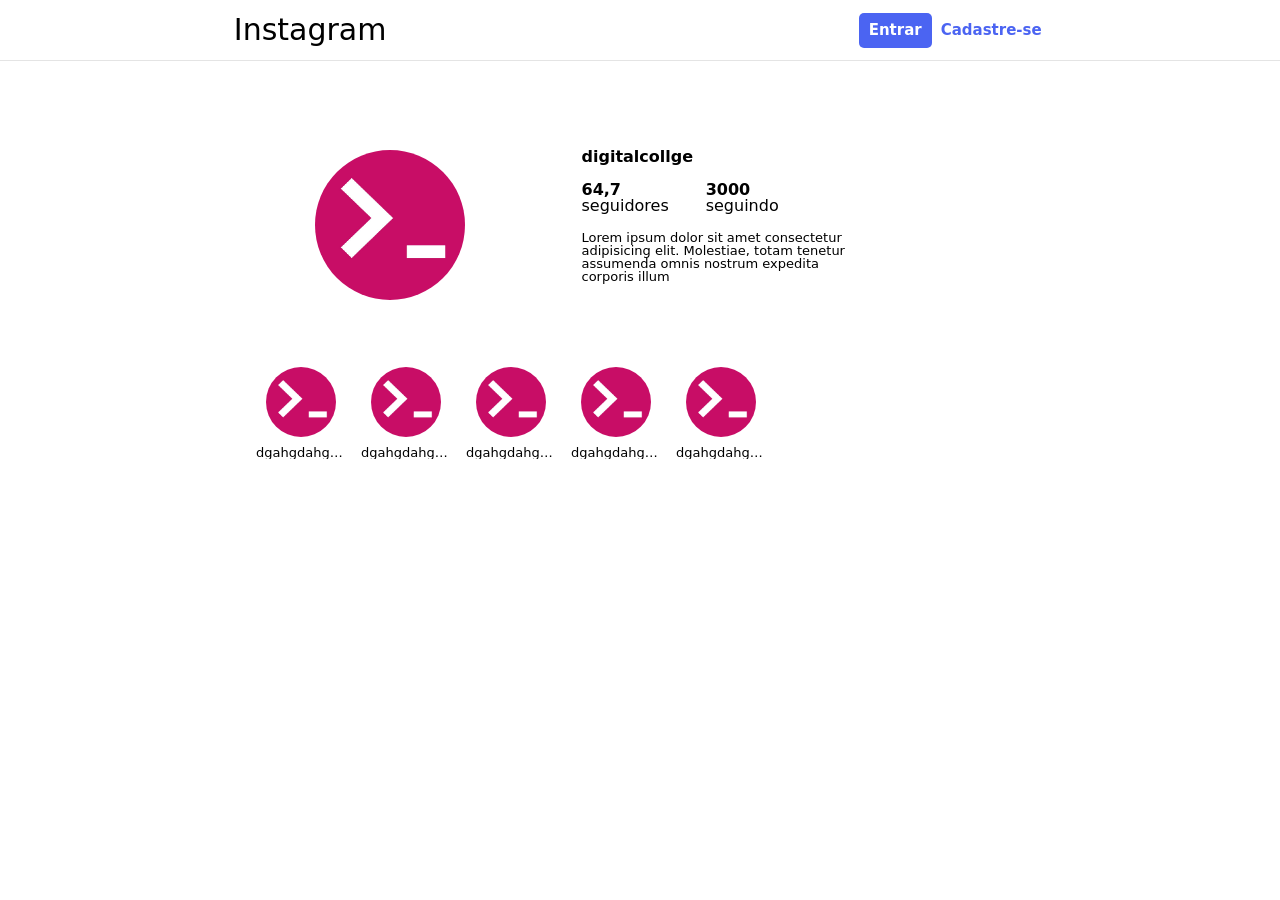
==== index.html @ 9f4ccabc "Primeiro Commit" ====
<!DOCTYPE html>
    <html lang="pt-br">
    <head>
        <meta charset="UTF-8">
        <meta name="viewport" content="width=device-width, initial-scale=1.0">
        <title>Instagram Copy</title>
        <link rel="stylesheet" href="styles/reset.css">
        <link rel="stylesheet" href="styles/style.css">
    </head>
    <body>
        <!-- Menu -->
        <header class="menu">
            <h1 class="menu_title">Instagram</h1>
            <div class="menu_btns">
                <a href="" id="menu_btns_enter">Entrar</a>
                <a href="">Cadastre-se</a>
            </div>
        </header>

        <!-- Perfil -->
        <main>
            <section class="perfil">
                <img src="assets/images.png" alt="" width="150">

                <div class="perfil_infos">
                    <p class="perfil_infos_name">digitalcollge</p>
                    <div class="perfil_infos_follows">
                        <p><span id="num_follows">64,7</span> seguidores</p>
                        <p><span id="num_follow">3000</span> seguindo</p>
                    </div>
                
                    <div class="perfil_desc">
                        <p>Lorem ipsum dolor sit amet consectetur adipisicing elit. Molestiae, totam tenetur assumenda omnis nostrum expedita corporis illum </p>
                    </div>
                </div>
            </section>
            <section class="perfil_fav">
                <div>
                    <img src="assets/images.png" alt="">
                    <p>dgahgdahgagdhag</p>
                </div>
                <div>
                    <img src="assets/images.png" alt="">
                    <p>dgahgdahgagdhag</p>
                </div>
                <div>
                    <img src="assets/images.png" alt="">
                    <p>dgahgdahgagdhag</p>
                </div>
                <div>
                    <img src="assets/images.png" alt="">
                    <p>dgahgdahgagdhag</p>
                </div>
                <div>
                    <img src="assets/images.png" alt="">
                    <p>dgahgdahgagdhag</p>
                </div>

            </section>
            <section class="feed">

            </section>
            <footer></footer>
        </main>
    </body>
    </html>
---- styles/style.css ----
@import url('https://fonts.googleapis.com/css2?family=Roboto:ital,wght@0,100..900;1,100..900&display=swap');

:root {
    font-family: system-ui, -apple-system, BlinkMacSystemFont, 'Segoe UI', Roboto, Oxygen, Ubuntu, Cantarell, 'Open Sans', 'Helvetica Neue', sans-serif;
}

body {
    /* background-color: red; */
    align-items: center;
}

/* Menu */

.menu {
    /* background-color: aqua; */
    display: flex;
    align-items: center;
    justify-content: space-around;
    margin: 0 auto;
    height: 60px;
    margin-bottom: 5%;
    border-bottom: 1px solid rgb(228, 228, 228);
}

.menu .menu_title {
    font-size: 30px;
}

.menu .menu_btns {
    /* background-color: blue; */
    width: 15%;
    display: flex;
    align-items: center;
    justify-content: space-around;
    font-size: 15px;
}

.menu .menu_btns a {
    text-decoration: none;
    font-weight: 600;
    color: #4B64F2;
}

#menu_btns_enter {
    padding: 10px;
    background-color: #4B64F2;
    color: white;
    border-radius: 5px;
}


main {
    /* background-color: green; */
    width: 60%;
    margin: 0 auto;
}

.perfil {
    display: flex;
    justify-content: space-around;
    align-items: center;
    height: 200px;
    margin: 0 auto;
    /* background-color: #4B64F2; */
}

.perfil .perfil_infos {     
    /* background-color: yellow; */
    width: 50%;
    height: 80%;
    display: flex;
    flex-direction: column;
    justify-content: space-around;
    gap: 10px;
}

.perfil img {
    border-radius: 100%;
}

.perfil_infos_name {
    font-weight: 600;
}

.perfil_infos_follows {
    display: flex;
    width: 60%;
    /* background-color: aquamarine; */
    justify-content: left;
    gap: 10px;
}

#num_follows {
    font-weight: bold;
}

#num_follow {
    font-weight: bold;
}

.perfil_desc {
    /* background-color: blueviolet; */
    overflow: hidden;
    text-overflow: ellipsis;
    white-space: unset;
    height: 70px;
    width: 75%;
    font-size: 13px;
}

.perfil_fav {
    margin-top: 5%;
    /* background-color: red; */
    display: flex;
    gap: 15px;
}

.perfil_fav div {
    /* background-color: #4B64F2; */
    height: 100px;
    max-width: 90px;
    display: flex;
    gap: 9px;
    flex-direction: column;
    justify-content: center;
    align-items: center;
}

.perfil_fav div p {
    width: 90px;
    overflow: hidden;
    text-overflow: ellipsis;
    white-space: unset;
    font-size: 13px;
}

.perfil_fav div img {
    border-radius: 100%;
    width: 70px;
}
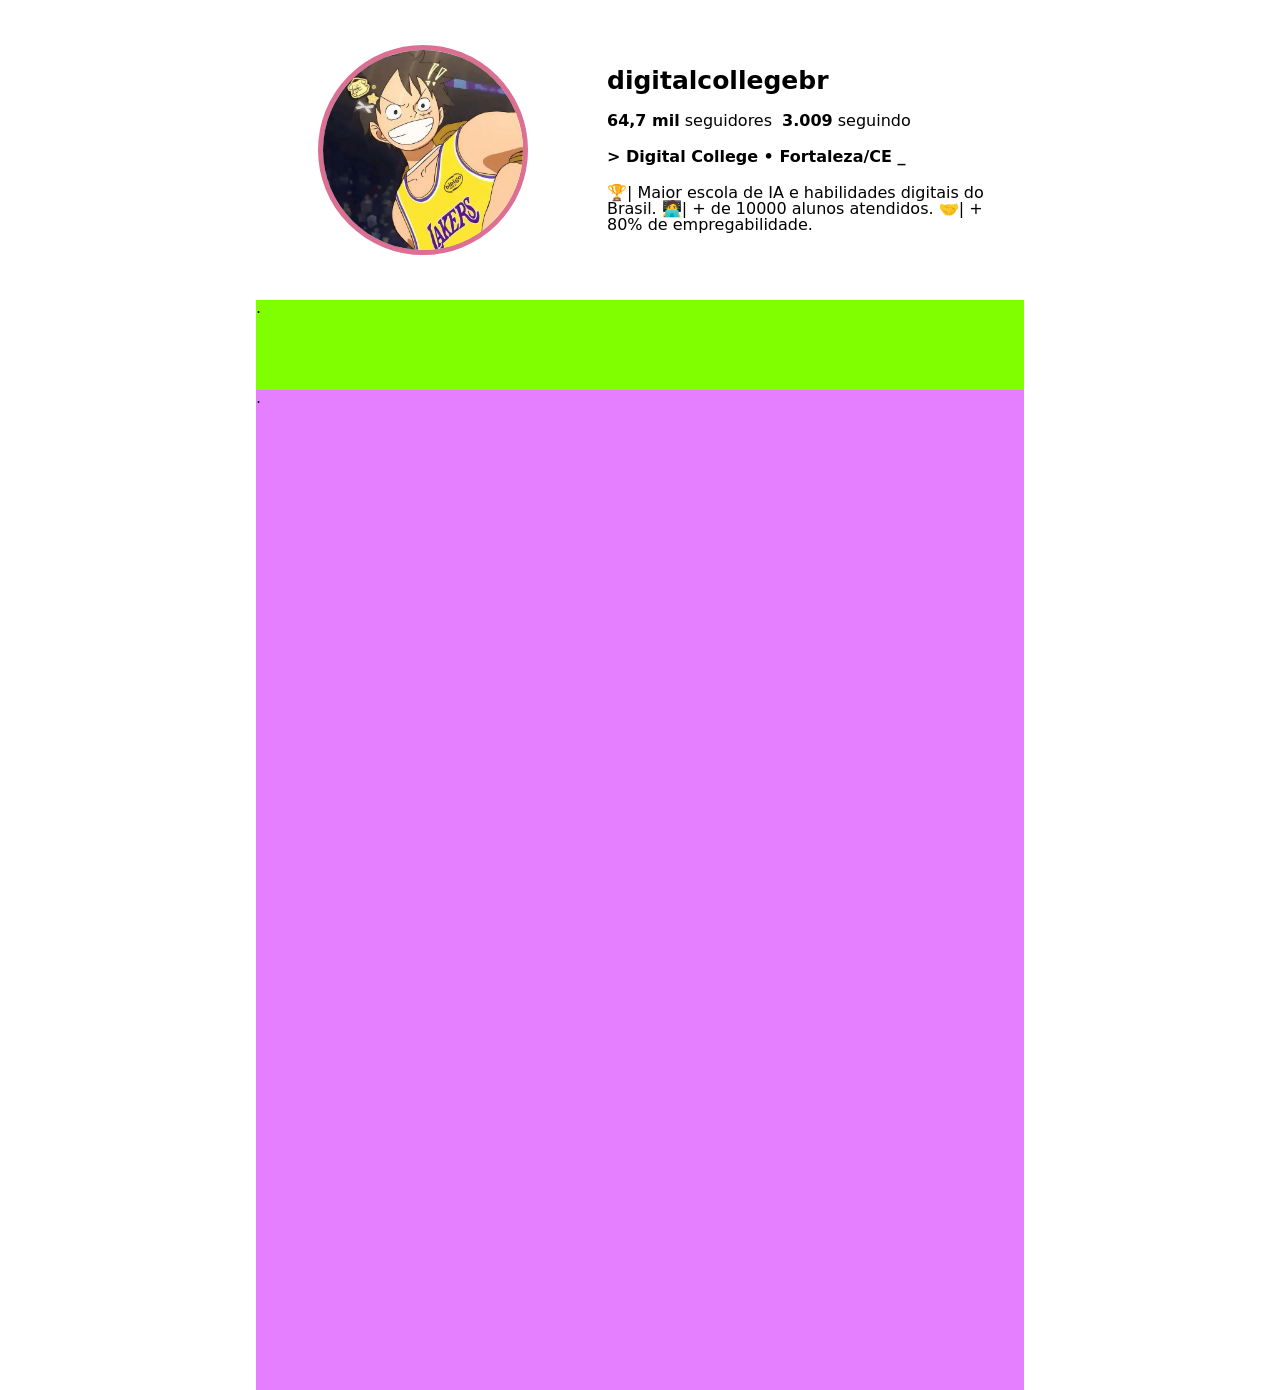
==== commit e87a4059: "Criando inicio da pag de copia do instagram" ====
--- a/index.html
+++ b/index.html
@@ -1,66 +1,35 @@
-    <!DOCTYPE html>
-    <html lang="pt-br">
-    <head>
-        <meta charset="UTF-8">
-        <meta name="viewport" content="width=device-width, initial-scale=1.0">
-        <title>Instagram Copy</title>
-        <link rel="stylesheet" href="styles/reset.css">
-        <link rel="stylesheet" href="styles/style.css">
-    </head>
-    <body>
-        <!-- Menu -->
-        <header class="menu">
-            <h1 class="menu_title">Instagram</h1>
-            <div class="menu_btns">
-                <a href="" id="menu_btns_enter">Entrar</a>
-                <a href="">Cadastre-se</a>
+<!DOCTYPE html>
+<html lang="en">
+
+<head>
+    <meta charset="UTF-8">
+    <meta name="viewport" content="width=device-width, initial-scale=1.0">
+    <link rel="stylesheet" href="styles/reset.css">
+    <link rel="stylesheet" href="styles/style.css">
+    <title>Document</title>
+</head>
+
+<body>
+    <div id="conteudo">
+        <div id="cabecalho">
+            <div id="foto-de-perfil">
+                <img src="assets/perfil.webp" alt="">
             </div>
-        </header>
+            <div id="texto-de-perfil">
+                <h2>digitalcollegebr</h2>
+                <div>
+                    <p><span>64,7 mil</span> seguidores</p>
+                    <p><span>3.009</span> seguindo</p>
+                </div>
+                <p id="localizacao">> Digital College • Fortaleza/CE _</p>
+                <p id="descricao">🏆| Maior escola de IA e habilidades digitais do Brasil.
+                    🧑‍💻| + de 10000 alunos atendidos.
+                    🤝| + 80% de empregabilidade.</p>
+            </div>
+        </div>
+        <div id="destaques">.</div>
+        <div id="feed">.</div>
+    </div>
+</body>
 
-        <!-- Perfil -->
-        <main>
-            <section class="perfil">
-                <img src="assets/images.png" alt="" width="150">
-
-                <div class="perfil_infos">
-                    <p class="perfil_infos_name">digitalcollge</p>
-                    <div class="perfil_infos_follows">
-                        <p><span id="num_follows">64,7</span> seguidores</p>
-                        <p><span id="num_follow">3000</span> seguindo</p>
-                    </div>
-                
-                    <div class="perfil_desc">
-                        <p>Lorem ipsum dolor sit amet consectetur adipisicing elit. Molestiae, totam tenetur assumenda omnis nostrum expedita corporis illum </p>
-                    </div>
-                </div>
-            </section>
-            <section class="perfil_fav">
-                <div>
-                    <img src="assets/images.png" alt="">
-                    <p>dgahgdahgagdhag</p>
-                </div>
-                <div>
-                    <img src="assets/images.png" alt="">
-                    <p>dgahgdahgagdhag</p>
-                </div>
-                <div>
-                    <img src="assets/images.png" alt="">
-                    <p>dgahgdahgagdhag</p>
-                </div>
-                <div>
-                    <img src="assets/images.png" alt="">
-                    <p>dgahgdahgagdhag</p>
-                </div>
-                <div>
-                    <img src="assets/images.png" alt="">
-                    <p>dgahgdahgagdhag</p>
-                </div>
-
-            </section>
-            <section class="feed">
-
-            </section>
-            <footer></footer>
-        </main>
-    </body>
-    </html>+</html>
--- a/styles/style.css
+++ b/styles/style.css
@@ -1,140 +1,73 @@
-@import url('https://fonts.googleapis.com/css2?family=Roboto:ital,wght@0,100..900;1,100..900&display=swap');
-
-:root {
+#conteudo {
+    width: 60%;
+    height: 1000px;
+    /* background-color: red; */
+    margin: 0 auto;
     font-family: system-ui, -apple-system, BlinkMacSystemFont, 'Segoe UI', Roboto, Oxygen, Ubuntu, Cantarell, 'Open Sans', 'Helvetica Neue', sans-serif;
 }
 
-body {
-    /* background-color: red; */
-    align-items: center;
+#cabecalho {
+    width: 100%;
+    height: 300px;
+    /* background-color: aqua; */
+
+    display: flex;
+    justify-content: space-around;
 }
 
-/* Menu */
+#destaques {
+    background-color: chartreuse;
+    width: 100%;
+    height: 90px;
+}
 
-.menu {
-    /* background-color: aqua; */
+#feed {
+    width: 100%;
+    background-color: rgb(229, 127, 255);
+    height: 100%;
+}
+
+#foto-de-perfil {
+    /* background-color: green; */
+    width: 300px;
+    height: 300px;
+
     display: flex;
     align-items: center;
-    justify-content: space-around;
-    margin: 0 auto;
-    height: 60px;
-    margin-bottom: 5%;
-    border-bottom: 1px solid rgb(228, 228, 228);
+    justify-content: center;
 }
 
-.menu .menu_title {
-    font-size: 30px;
+#foto-de-perfil img {
+    width: 200px;
+    border-radius: 100%;
+    border: 5px solid palevioletred;
 }
 
-.menu .menu_btns {
-    /* background-color: blue; */
-    width: 15%;
+#texto-de-perfil {
+    /* background-color: pink; */
+    width: 400px;
+    height: 300px;
     display: flex;
-    align-items: center;
-    justify-content: space-around;
-    font-size: 15px;
+    flex-direction: column;
+    justify-content: center;
+    gap: 20px;
 }
 
-.menu .menu_btns a {
-    text-decoration: none;
-    font-weight: 600;
-    color: #4B64F2;
+#texto-de-perfil h2 {
+    font-weight: bold;
+    font-size: 25px;
 }
 
-#menu_btns_enter {
-    padding: 10px;
-    background-color: #4B64F2;
-    color: white;
-    border-radius: 5px;
-}
-
-
-main {
-    /* background-color: green; */
-    width: 60%;
-    margin: 0 auto;
-}
-
-.perfil {
+#texto-de-perfil div {
+    width: 90%;
     display: flex;
-    justify-content: space-around;
-    align-items: center;
-    height: 200px;
-    margin: 0 auto;
-    /* background-color: #4B64F2; */
-}
-
-.perfil .perfil_infos {     
-    /* background-color: yellow; */
-    width: 50%;
-    height: 80%;
-    display: flex;
-    flex-direction: column;
-    justify-content: space-around;
     gap: 10px;
 }
 
-.perfil img {
-    border-radius: 100%;
-}
-
-.perfil_infos_name {
-    font-weight: 600;
-}
-
-.perfil_infos_follows {
-    display: flex;
-    width: 60%;
-    /* background-color: aquamarine; */
-    justify-content: left;
-    gap: 10px;
-}
-
-#num_follows {
+#texto-de-perfil div p span {
     font-weight: bold;
 }
 
-#num_follow {
+#localizacao {
     font-weight: bold;
-}
-
-.perfil_desc {
-    /* background-color: blueviolet; */
-    overflow: hidden;
-    text-overflow: ellipsis;
-    white-space: unset;
-    height: 70px;
-    width: 75%;
-    font-size: 13px;
-}
-
-.perfil_fav {
-    margin-top: 5%;
-    /* background-color: red; */
-    display: flex;
-    gap: 15px;
-}
-
-.perfil_fav div {
-    /* background-color: #4B64F2; */
-    height: 100px;
-    max-width: 90px;
-    display: flex;
-    gap: 9px;
-    flex-direction: column;
-    justify-content: center;
-    align-items: center;
-}
-
-.perfil_fav div p {
-    width: 90px;
-    overflow: hidden;
-    text-overflow: ellipsis;
-    white-space: unset;
-    font-size: 13px;
-}
-
-.perfil_fav div img {
-    border-radius: 100%;
-    width: 70px;
 }
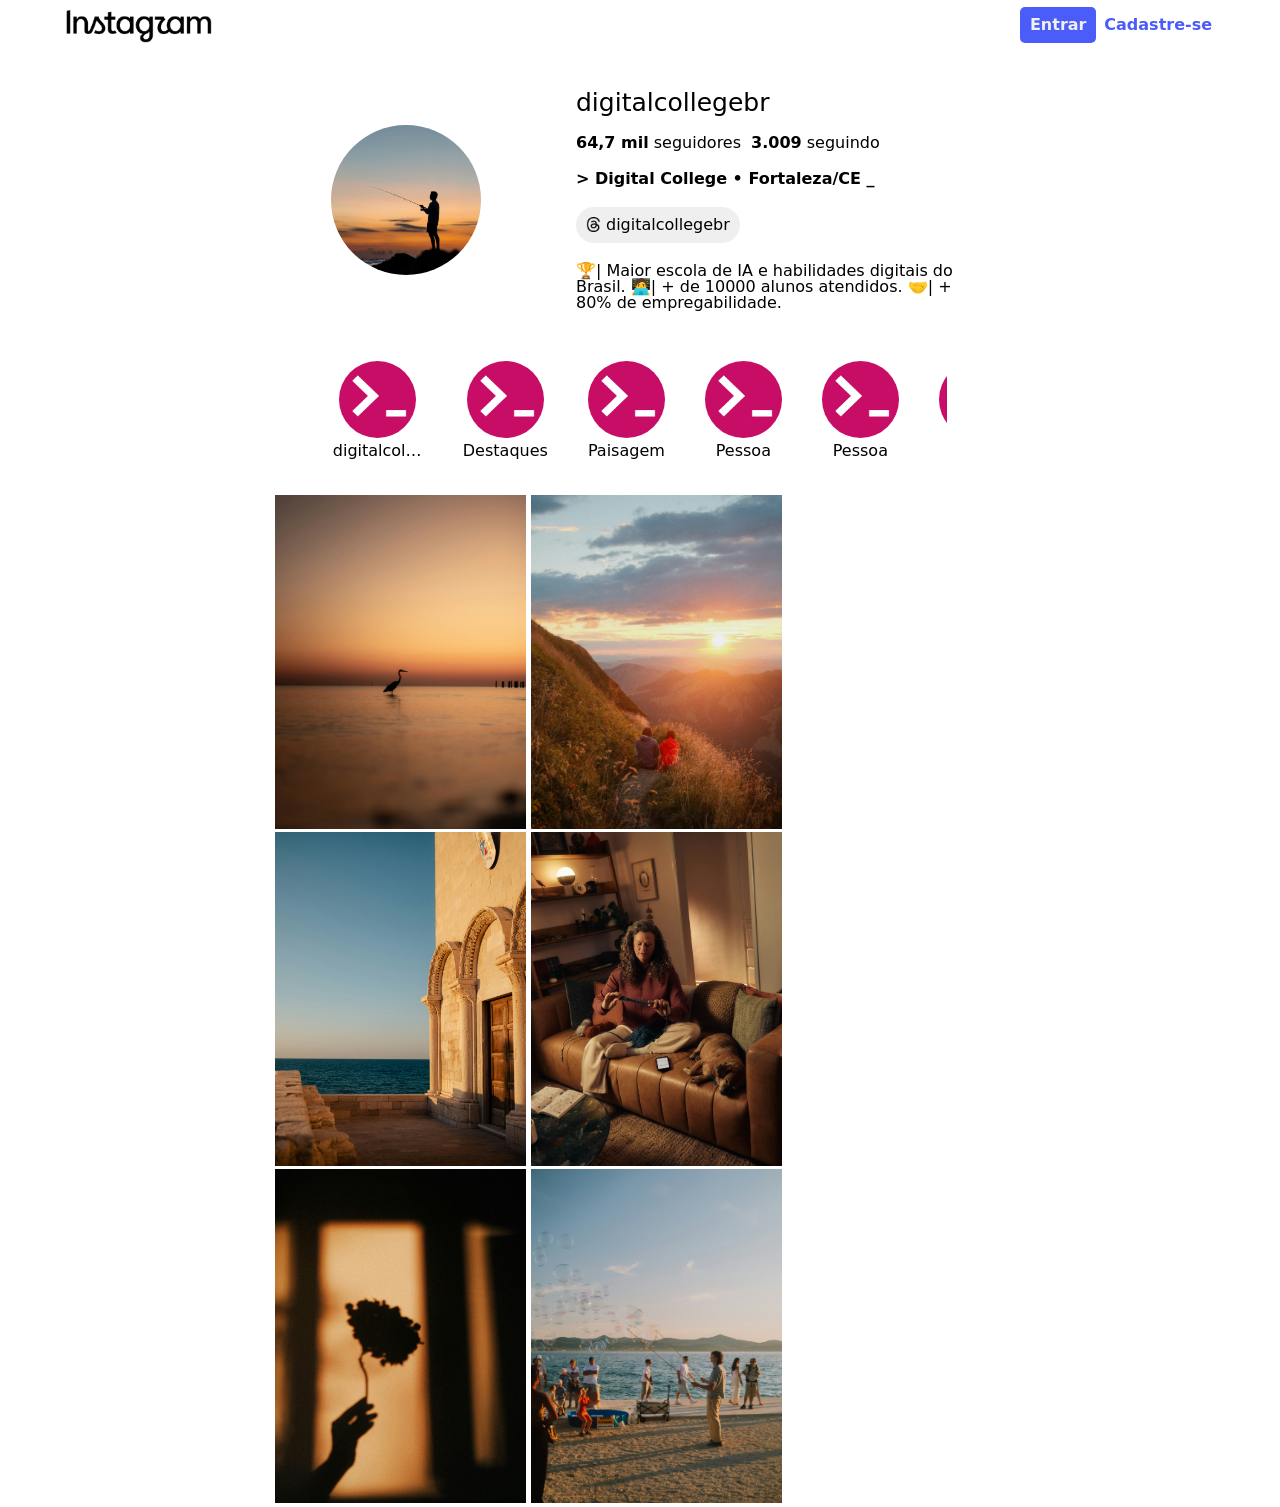
==== commit 27eeae42: "Finalizando desafio do instagram copia" ====
--- a/index.html
+++ b/index.html
@@ -5,30 +5,86 @@
     <meta charset="UTF-8">
     <meta name="viewport" content="width=device-width, initial-scale=1.0">
     <link rel="stylesheet" href="styles/reset.css">
+    <link rel="stylesheet" href="styles/scrolltemplate.css">
     <link rel="stylesheet" href="styles/style.css">
     <title>Document</title>
 </head>
 
 <body>
+    <nav id="nav">
+        <img src="assets/novo-logo-instagram-removebg-preview.png" alt="">
+        <div>
+            <a href="" id="entrar">Entrar</a>
+            <a href="" id="cadastro">Cadastre-se</a>
+        </div>
+    </nav>
     <div id="conteudo">
         <div id="cabecalho">
             <div id="foto-de-perfil">
-                <img src="assets/perfil.webp" alt="">
+                <div id="img-perfil"></div>
             </div>
             <div id="texto-de-perfil">
                 <h2>digitalcollegebr</h2>
-                <div>
+                <div id="segs">
                     <p><span>64,7 mil</span> seguidores</p>
                     <p><span>3.009</span> seguindo</p>
                 </div>
                 <p id="localizacao">> Digital College • Fortaleza/CE _</p>
-                <p id="descricao">🏆| Maior escola de IA e habilidades digitais do Brasil.
+                <div id="pill">
+                    <img src="assets/Threads_(app)_logo.svg.webp" alt="" width="15px" height="15px">
+                    <p> digitalcollegebr</p>
+                </div>
+                <p id="descricao">
+                    🏆| Maior escola de IA e habilidades digitais do Brasil.
                     🧑‍💻| + de 10000 alunos atendidos.
-                    🤝| + 80% de empregabilidade.</p>
+                    🤝| + 80% de empregabilidade.
+                </p>
             </div>
         </div>
-        <div id="destaques">.</div>
-        <div id="feed">.</div>
+        <div id="destaques-container">
+            <div class="destaques">
+                <img src="assets/images.png" alt="">
+                <p>digitalcollegebr</p>
+            </div>
+            <div class="destaques">
+                <img src="assets/images.png " alt="">
+                <p>Destaques</p>
+            </div>
+            <div class="destaques">
+                <img src="assets/images.png" alt="">
+                <p>Paisagem</p>
+            </div>
+            <div class="destaques">
+                <img src="assets/images.png" alt="">
+                <p>Pessoa</p>
+            </div>
+            <div class="destaques">
+                <img src="assets/images.png" alt="">
+                <p>Pessoa</p>
+            </div>
+            <div class="destaques">
+                <img src="assets/images.png" alt="">
+                <p>Pessoa</p>
+            </div>
+            <div class="destaques">
+                <img src="assets/images.png" alt="">
+                <p>Pessoa</p>
+            </div>
+            <div class="destaques">
+                <img src="assets/images.png" alt="">
+                <p>Pessoa</p>
+            </div>
+        </div>
+        <div id="feed">
+            <div>
+                <img src="assets/adrian-botica-NM3LBgrXWjI-unsplash.jpg" alt="">
+                <img src="assets/feed/karsten-winegeart-56HPQMdlfaQ-unsplash.jpg" alt="">
+                <img src="assets/feed/marco-de-gregorio-2wQq9YFpDFI-unsplash.jpg" alt="">
+                <img src="assets/feed/microsoft-copilot-hkKRe01teO4-unsplash.jpg" alt="">
+                <img src="assets/feed/nataliya-melnychuk-Mv4JQstbRgc-unsplash.jpg" alt="">
+                <img src="assets/feed/vincent-yap-fg80JFX-f74-unsplash.jpg" alt="">
+            </div>
+        </div>
     </div>
 </body>
 
--- a/styles/scrolltemplate.css
+++ b/styles/scrolltemplate.css
@@ -0,0 +1,32 @@
+/* Navegadores modernos (Firefox, Chrome 121+, Safari 18.2+) */
+* {
+    scrollbar-width: thin;
+    /* 'thin' deixa a barra fina */
+    scrollbar-color: palevioletred transparent;
+    /* Polegar azul e trilho transparente */
+}
+
+/* WebKit (Chrome, Edge, Safari antigos) */
+*::-webkit-scrollbar {
+    width: 6px;
+    /* Largura ideal para ficar fina sem sumir */
+    height: 6px;
+    /* Altura para scroll horizontal */
+}
+
+*::-webkit-scrollbar-track {
+    background: transparent;
+    /* Fundo totalmente transparente */
+}
+
+*::-webkit-scrollbar-thumb {
+    background-color: palevioletred;
+    /* Cor do polegar (azul) */
+    border-radius: 4px;
+    /* Arredondamento proporcional */
+}
+
+*::-webkit-scrollbar-thumb:hover {
+    background-color: palevioletred;
+    /* Azul mais escuro ao passar o mouse */
+}
--- a/styles/style.css
+++ b/styles/style.css
@@ -12,18 +12,15 @@
     /* background-color: aqua; */
 
     display: flex;
-    justify-content: space-around;
-}
-
-#destaques {
-    background-color: chartreuse;
-    width: 100%;
-    height: 90px;
+    justify-content: start;
+    align-items: center;
+    gap: 20px;
 }
 
 #feed {
+    margin-top: 25px;
     width: 100%;
-    background-color: rgb(229, 127, 255);
+    /* background-color: rgb(229, 127, 255); */
     height: 100%;
 }
 
@@ -37,16 +34,28 @@
     justify-content: center;
 }
 
-#foto-de-perfil img {
-    width: 200px;
+#foto-de-perfil div {
+    /* background-color: red; */
+    width: 150px;
+    height: 150px;
     border-radius: 100%;
-    border: 5px solid palevioletred;
+    background-image: url(/assets/shaamil-ali-hktAfrbBWU0-unsplash.jpg);
+    background-size: cover;
+    background-position: center;
+    background-repeat: no-repeat
 }
+
+/* #foto-de-perfil img {
+    object-fit: cover;
+    width: 150px;
+    border-radius: 100%;
+    border: 4px solid rgb(231, 231, 231);
+} */
 
 #texto-de-perfil {
     /* background-color: pink; */
     width: 400px;
-    height: 300px;
+    height: 250px;
     display: flex;
     flex-direction: column;
     justify-content: center;
@@ -54,11 +63,11 @@
 }
 
 #texto-de-perfil h2 {
-    font-weight: bold;
+    /* font-weight: bold; */
     font-size: 25px;
 }
 
-#texto-de-perfil div {
+#texto-de-perfil #segs {
     width: 90%;
     display: flex;
     gap: 10px;
@@ -70,4 +79,107 @@
 
 #localizacao {
     font-weight: bold;
+}
+
+#destaques-container {
+    /* background-color: chartreuse; */
+    width: 80%;
+    max-width: 80%;
+    overflow-x: auto;
+
+    height: 120px;
+    display: flex;
+    align-items: center;
+    margin: 0 auto;
+    gap: 40px;
+}
+
+.destaques {
+    /* background-color: aqua; */
+    height: 100%;
+    display: flex;
+    flex-direction: column;
+    align-items: center;
+    justify-content: center;
+    gap: 5px;
+}
+
+.destaques p {
+    /* background-color: aqua; */
+    max-width: 90px;
+    text-align: center;
+    text-overflow: ellipsis;
+    white-space: nowrap;
+    overflow: hidden;
+}
+
+.destaques img {
+    width: 77px;
+    border-radius: 100%;
+}
+
+
+#feed div {
+    /* background-color: brown; */
+    width: 95%;
+    margin: 0 auto;
+}
+
+#feed img {
+    object-fit: cover;
+    width: 251px;
+    height: 334px;
+}
+
+#pill {
+    background-color: #EFEFEF;
+    display: flex;
+    height: 30px;
+    width: fit-content;
+    padding: 3px 10px;
+    gap: 5px;
+    border-radius: 30px;
+    align-items: center;
+}
+
+#nav {
+    /* background-color: red; */
+    width: 90%;
+    margin: 0 auto;
+    display: flex;
+    align-items: center;
+    justify-content: space-between;
+    font-family: system-ui, -apple-system, BlinkMacSystemFont, 'Segoe UI', Roboto, Oxygen, Ubuntu, Cantarell, 'Open Sans', 'Helvetica Neue', sans-serif;
+}
+
+#nav img {
+    width: 150px;
+    height: fit-content;
+}
+
+#nav div {
+    /* background-color: aqua;; */
+    width: 200px;
+    height: 50px;
+
+    display: flex;
+    align-items: center;
+    justify-content: space-around;
+}
+
+#nav div a {
+    text-decoration: none;
+    font-weight: 600;
+}
+
+#nav div #entrar {
+    background-color: #4a5df9;
+    padding: 10px;
+    border-radius: 5px;
+    color: #EFEFEF;
+    font-weight: 600;
+}
+
+#nav div #cadastro {
+    color: #4a5df9;
 }
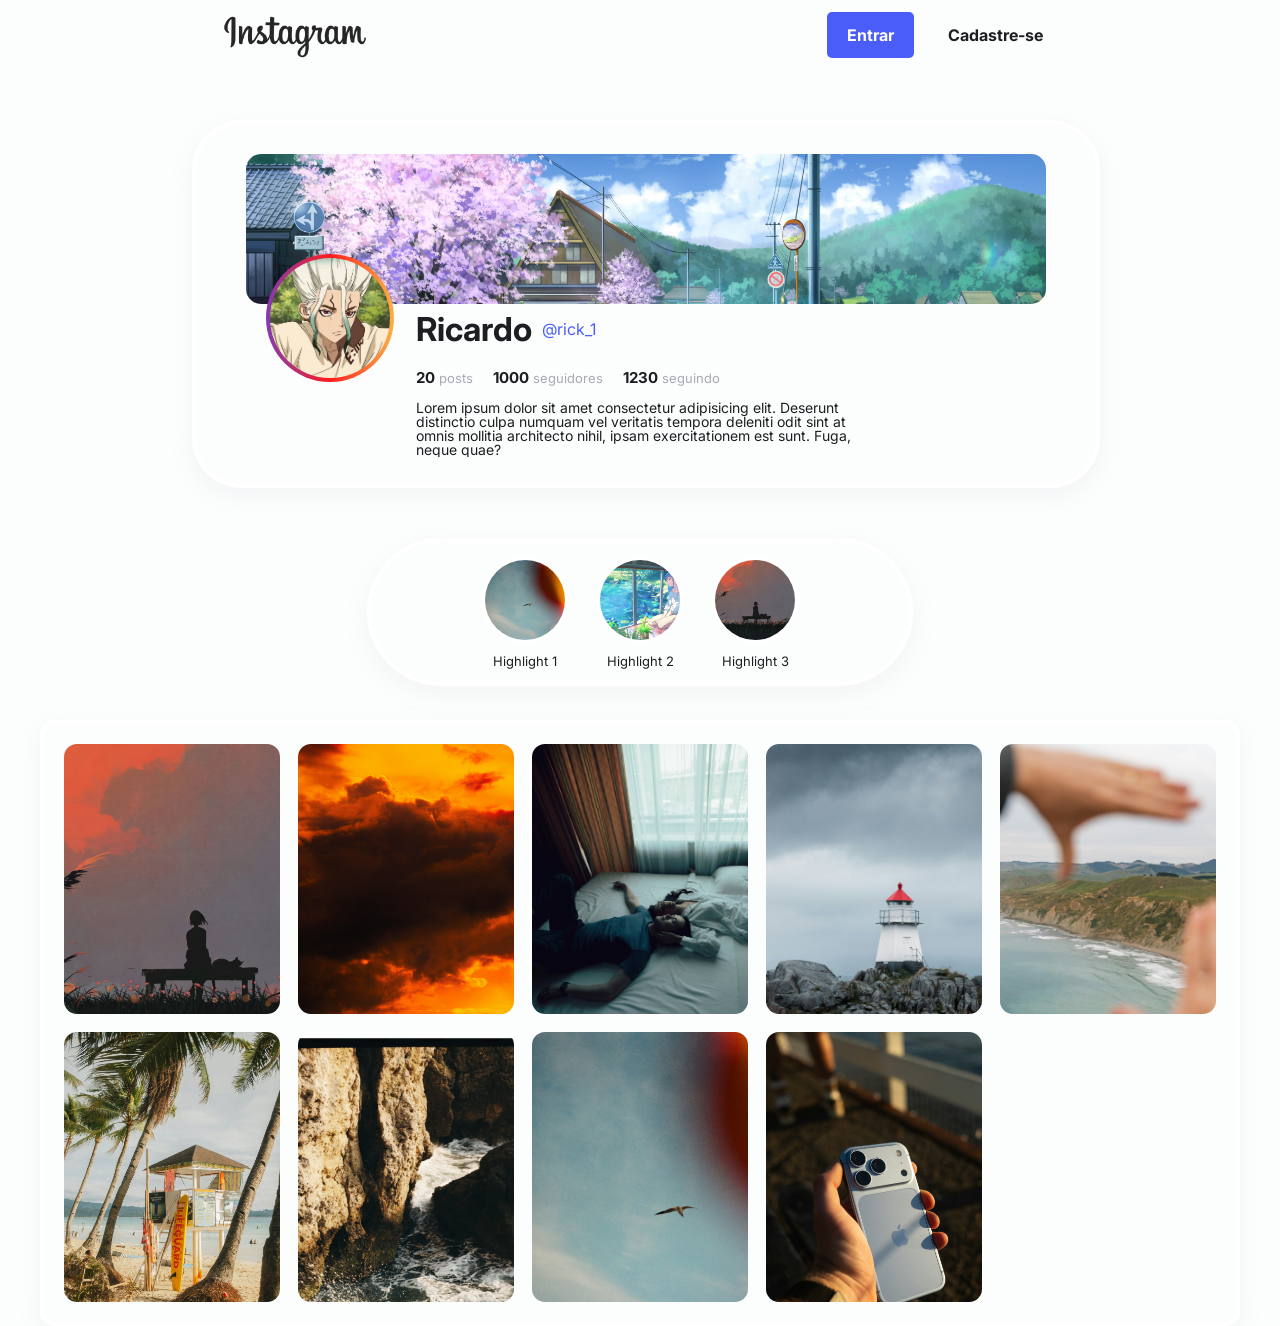
==== commit d5e53900: "Reimaginando instagram" ====
--- a/index.html
+++ b/index.html
@@ -4,88 +4,123 @@
 <head>
     <meta charset="UTF-8">
     <meta name="viewport" content="width=device-width, initial-scale=1.0">
+    <link rel="stylesheet"
+        href="https://cdn-uicons.flaticon.com/3.0.0/uicons-regular-rounded/css/uicons-regular-rounded.css">
     <link rel="stylesheet" href="styles/reset.css">
-    <link rel="stylesheet" href="styles/scrolltemplate.css">
     <link rel="stylesheet" href="styles/style.css">
     <title>Document</title>
 </head>
 
 <body>
-    <nav id="nav">
-        <img src="assets/novo-logo-instagram-removebg-preview.png" alt="">
+    <nav id="navigation">
+        <img src="assets/Instagram_logo.svg.webp" alt="">
+
         <div>
-            <a href="" id="entrar">Entrar</a>
-            <a href="" id="cadastro">Cadastre-se</a>
+            <a id="login" href="">Entrar</a>
+            <a href="">Cadastre-se</a>
         </div>
     </nav>
-    <div id="conteudo">
-        <div id="cabecalho">
-            <div id="foto-de-perfil">
-                <div id="img-perfil"></div>
+
+    <main>
+        <div id="container">
+            <section id="profile">
+                <div id="profile-imgs">
+                    <div id="profile-icon">
+                        <img src="assets/images.jpg" alt="">
+                    </div>
+
+                    <div id="profile-banner">
+                        <img src="assets/banner.jpg" alt="">
+                    </div>
+                </div>
+
+                <div id="profile-content">
+                    <div id="profile-details">
+                        <div id="profile-details--names">
+                            <h1>Ricardo</h1>
+                            <p>@rick_1</p>
+                        </div>
+
+                        <div id="profile-details--follows">
+                            <p><span>20</span> posts</p>
+                            <p><span>1000</span> seguidores</p>
+                            <p><span>1230</span> seguindo</p>
+                        </div>
+
+                        <div id="profile-details--desc">
+                            <p>
+                                Lorem ipsum dolor sit amet consectetur adipisicing elit. Deserunt distinctio culpa
+                                numquam vel veritatis tempora deleniti odit sint at omnis mollitia architecto nihil,
+                                ipsam exercitationem est sunt. Fuga, neque quae?
+                            </p>
+                        </div>
+                    </div>
+
+                    <div id="profile-details--buttons">
+                        <a><i class="fi fi-rr-following"></i></a>
+                        <a href=""><i class="fi fi-rr-messages"></i></a>
+                        <a><i class="fi fi-rr-paper-plane"></i></a>
+                        <a><i class="fi fi-rr-menu-dots"></i></a>
+                    </div>
+                </div>
+            </section>
+
+            <section id="highlights">
+                <article class="highlight">
+                    <div>
+                        <img src="assets/posts/alena-tretiakova-ET3Fr97nXBo-unsplash.jpg" alt="">
+                    </div>
+                    <p>Highlight 1</p>
+                </article>
+
+                <article class="highlight">
+                    <div>
+                        <img src="assets/anime-girl-blue-hair-nature-pond-butterfly-4k-wallpaper-uhdpaper.com-729@2@b.jpg"
+                            alt="">
+                    </div>
+                    <p>Highlight 2</p>
+                </article>
+
+                <article class="highlight">
+                    <div>
+                        <img src="assets/posts/anime-girl-with-cat-silhoutte-4k-wallpaper-uhdpaper.com-757@5@r.jpg"
+                            alt="">
+                    </div>
+                    <p>Highlight 3</p>
+                </article>
+            </section>
+        </div>
+
+        <section id="posts">
+            <div class="post">
+                <img src="assets/posts/anime-girl-with-cat-silhoutte-4k-wallpaper-uhdpaper.com-757@5@r.jpg" alt="">
             </div>
-            <div id="texto-de-perfil">
-                <h2>digitalcollegebr</h2>
-                <div id="segs">
-                    <p><span>64,7 mil</span> seguidores</p>
-                    <p><span>3.009</span> seguindo</p>
-                </div>
-                <p id="localizacao">> Digital College • Fortaleza/CE _</p>
-                <div id="pill">
-                    <img src="assets/Threads_(app)_logo.svg.webp" alt="" width="15px" height="15px">
-                    <p> digitalcollegebr</p>
-                </div>
-                <p id="descricao">
-                    🏆| Maior escola de IA e habilidades digitais do Brasil.
-                    🧑‍💻| + de 10000 alunos atendidos.
-                    🤝| + 80% de empregabilidade.
-                </p>
+            <div class="post">
+                <img src="assets/posts/bruno-bd-v1uN0dlA9HA-unsplash.jpg" alt="">
             </div>
-        </div>
-        <div id="destaques-container">
-            <div class="destaques">
-                <img src="assets/images.png" alt="">
-                <p>digitalcollegebr</p>
+            <div class="post">
+                <img src="assets/posts/erke-rysdauletov-hQaPeK_8ns4-unsplash.jpg" alt="">
             </div>
-            <div class="destaques">
-                <img src="assets/images.png " alt="">
-                <p>Destaques</p>
+            <div class="post">
+                <img src="assets/posts/jamo-images-f2CPkHubfLc-unsplash.jpg" alt="">
             </div>
-            <div class="destaques">
-                <img src="assets/images.png" alt="">
-                <p>Paisagem</p>
+            <div class="post">
+                <img src="assets/posts/petra-reid-PNjqynaPaaQ-unsplash.jpg" alt="">
             </div>
-            <div class="destaques">
-                <img src="assets/images.png" alt="">
-                <p>Pessoa</p>
+            <div class="post">
+                <img src="assets/posts/vincent-yap-Fe9wvQaIzAg-unsplash.jpg" alt="">
             </div>
-            <div class="destaques">
-                <img src="assets/images.png" alt="">
-                <p>Pessoa</p>
+            <div class="post">
+                <img src="assets/posts/alena-tretiakova-6Ox-Vat8ExA-unsplash.jpg" alt="">
             </div>
-            <div class="destaques">
-                <img src="assets/images.png" alt="">
-                <p>Pessoa</p>
+            <div class="post">
+                <img src="assets/posts/alena-tretiakova-ET3Fr97nXBo-unsplash.jpg" alt="">
             </div>
-            <div class="destaques">
-                <img src="assets/images.png" alt="">
-                <p>Pessoa</p>
+            <div class="post">
+                <img src="assets/posts/daniel-akselrod-_fmKYpc1fEI-unsplash.jpg" alt="">
             </div>
-            <div class="destaques">
-                <img src="assets/images.png" alt="">
-                <p>Pessoa</p>
-            </div>
-        </div>
-        <div id="feed">
-            <div>
-                <img src="assets/adrian-botica-NM3LBgrXWjI-unsplash.jpg" alt="">
-                <img src="assets/feed/karsten-winegeart-56HPQMdlfaQ-unsplash.jpg" alt="">
-                <img src="assets/feed/marco-de-gregorio-2wQq9YFpDFI-unsplash.jpg" alt="">
-                <img src="assets/feed/microsoft-copilot-hkKRe01teO4-unsplash.jpg" alt="">
-                <img src="assets/feed/nataliya-melnychuk-Mv4JQstbRgc-unsplash.jpg" alt="">
-                <img src="assets/feed/vincent-yap-fg80JFX-f74-unsplash.jpg" alt="">
-            </div>
-        </div>
-    </div>
+        </section>
+    </main>
 </body>
 
 </html>
--- a/styles/style.css
+++ b/styles/style.css
@@ -1,185 +1,267 @@
-#conteudo {
+@import url("https://fonts.googleapis.com/css2?family=Inter:wght@400;500;600;700;800&display=swap");
+
+:root {
+    --background-color: #fcfdfd;
+    --texto-secundario: #a8aab4;
+    --texto-principal: #1c1e21;
+    --texto-azul: #4a5df9;
+    --texto-vermelho: #f5142a;
+}
+
+body {
+    background-color: var(--background-color);
+    font-family: "Inter", sans-serif;
+}
+
+#navigation {
+    display: flex;
+    align-items: center;
+    justify-content: space-around;
+    width: 100%;
+    height: 70px;
+    margin-bottom: 50px;
+}
+
+#navigation img {
+    width: 150px;
+}
+
+#navigation div {
+    display: flex;
+    align-items: center;
+    justify-content: space-around;
+    width: 250px;
+}
+
+#navigation a {
+    color: var(--texto-principal);
+    font-weight: bold;
+    text-decoration: none;
+}
+
+#navigation #login {
+    padding: 15px 20px;
+    color: white;
+    background-color: var(--texto-azul);
+    border-radius: 5px;
+}
+
+#container {
+    width: 70%;
+    height: 600px;
+    margin: 0 auto;
+}
+
+#profile {
+    width: 900px;
+    padding-top: 30px;
+    margin: 0 auto 50px;
+    border: 4px solid white;
+    border-radius: 50px;
+    box-shadow: rgba(149, 157, 165, 0.096) 0 8px 24px;
+}
+
+#profile-imgs {
+    width: 800px;
+    height: 150px;
+    margin: 0 auto;
+}
+
+#profile-icon {
+    position: absolute;
+    z-index: 3;
+    width: 120px;
+    height: 120px;
+    padding: 4px;
+    margin-top: 100px;
+    margin-left: 20px;
+    background: #833ab4;
+    background: linear-gradient(90deg,
+            rgba(131, 58, 180, 1) 0%,
+            rgba(253, 29, 29, 1) 50%,
+            rgba(252, 176, 69, 1) 100%);
+    border-radius: 50%;
+}
+
+#profile-icon img {
+    width: 100%;
+    height: 100%;
+    object-fit: cover;
+    border-radius: 50%;
+}
+
+#profile-banner {
+    position: absolute;
+    z-index: 2;
+    width: 800px;
+    height: 150px;
+}
+
+#profile-banner img {
+    width: 100%;
+    height: 150px;
+    object-fit: cover;
+    border-radius: 15px;
+}
+
+#profile-content {
+    display: flex;
+    justify-content: end;
+    width: 95%;
+    height: 180px;
+    gap: 15px;
+}
+
+#profile-details {
+    display: flex;
+    flex-direction: column;
+    width: 490px;
+    height: 100%;
+    gap: 16px;
+}
+
+#profile-details--names {
+    display: flex;
+    align-items: center;
+    width: 90%;
+    height: 50px;
+    gap: 10px;
+}
+
+#profile-details--names h1 {
+    color: var(--texto-principal);
+    font-size: 33px;
+    font-weight: bolder;
+}
+
+#profile-details--names p {
+    color: var(--texto-azul);
+}
+
+#profile-details--follows {
+    display: flex;
+    width: 90%;
+    gap: 20px;
+}
+
+#profile-details--follows p {
+    color: var(--texto-secundario);
+    font-size: 13px;
+    font-weight: 400;
+}
+
+#profile-details--follows p span {
+    color: var(--texto-principal);
+    font-size: 15px;
+    font-weight: bold;
+}
+
+#profile-details--desc {
+    max-width: 90%;
+    max-height: 70px;
+    overflow: hidden;
+    text-overflow: ellipsis;
+}
+
+#profile-details--desc p {
+    color: var(--texto-principal);
+    font-size: 14px;
+    font-weight: 400;
+}
+
+#profile-details--buttons {
+    display: flex;
+    align-items: center;
+    justify-content: start;
+    width: 130px;
+    height: 50px;
+    gap: 20px;
+}
+
+#profile-details--buttons a {
+    text-decoration: none;
+}
+
+#profile-details--buttons i {
+    color: var(--texto-principal);
+    font-size: 20px;
+}
+
+#profile-details--buttons .fi-rr-following {
+    color: var(--texto-vermelho);
+}
+
+#profile-details--buttons i:hover {
+    color: var(--texto-azul);
+    cursor: pointer;
+}
+
+#highlights {
+    display: flex;
+    align-items: center;
+    justify-content: center;
     width: 60%;
-    height: 1000px;
-    /* background-color: red; */
-    margin: 0 auto;
-    font-family: system-ui, -apple-system, BlinkMacSystemFont, 'Segoe UI', Roboto, Oxygen, Ubuntu, Cantarell, 'Open Sans', 'Helvetica Neue', sans-serif;
-}
-
-#cabecalho {
-    width: 100%;
-    height: 300px;
-    /* background-color: aqua; */
-
-    display: flex;
-    justify-content: start;
-    align-items: center;
-    gap: 20px;
-}
-
-#feed {
-    margin-top: 25px;
-    width: 100%;
-    /* background-color: rgb(229, 127, 255); */
-    height: 100%;
-}
-
-#foto-de-perfil {
-    /* background-color: green; */
-    width: 300px;
-    height: 300px;
-
-    display: flex;
+    height: 140px;
+    margin: 0 auto;
+    gap: 25px;
+    overflow-x: auto;
+    border: 4px solid white;
+    border-radius: 90px;
+    box-shadow: rgba(149, 157, 165, 0.096) 0 8px 24px;
+}
+
+.highlight {
+    display: flex;
+    flex-direction: column;
     align-items: center;
     justify-content: center;
-}
-
-#foto-de-perfil div {
-    /* background-color: red; */
-    width: 150px;
-    height: 150px;
-    border-radius: 100%;
-    background-image: url(/assets/shaamil-ali-hktAfrbBWU0-unsplash.jpg);
-    background-size: cover;
-    background-position: center;
-    background-repeat: no-repeat
-}
-
-/* #foto-de-perfil img {
-    object-fit: cover;
-    width: 150px;
-    border-radius: 100%;
-    border: 4px solid rgb(231, 231, 231);
-} */
-
-#texto-de-perfil {
-    /* background-color: pink; */
-    width: 400px;
-    height: 250px;
-    display: flex;
-    flex-direction: column;
-    justify-content: center;
-    gap: 20px;
-}
-
-#texto-de-perfil h2 {
-    /* font-weight: bold; */
-    font-size: 25px;
-}
-
-#texto-de-perfil #segs {
+    width: 90px;
+    height: 120px;
+    gap: 10px;
+    border-radius: 10px;
+}
+
+.highlight div img {
+    width: 80px;
+    height: 80px;
+    object-fit: cover;
+    border: 3px solid white;
+    border-radius: 50%;
+}
+
+.highlight p {
+    color: var(--texto-principal);
+    font-size: 13px;
+}
+
+#posts {
+    display: grid;
+    grid-template-columns: repeat(5, 1fr);
     width: 90%;
-    display: flex;
-    gap: 10px;
-}
-
-#texto-de-perfil div p span {
-    font-weight: bold;
-}
-
-#localizacao {
-    font-weight: bold;
-}
-
-#destaques-container {
-    /* background-color: chartreuse; */
-    width: 80%;
-    max-width: 80%;
-    overflow-x: auto;
-
-    height: 120px;
-    display: flex;
-    align-items: center;
-    margin: 0 auto;
-    gap: 40px;
-}
-
-.destaques {
-    /* background-color: aqua; */
-    height: 100%;
-    display: flex;
-    flex-direction: column;
-    align-items: center;
-    justify-content: center;
-    gap: 5px;
-}
-
-.destaques p {
-    /* background-color: aqua; */
-    max-width: 90px;
-    text-align: center;
-    text-overflow: ellipsis;
-    white-space: nowrap;
+    max-width: 1360px;
+    padding: 20px;
+    margin: 0 auto;
+    gap: 18px;
+    border: 4px solid white;
+    border-radius: 15px;
+    box-shadow: rgba(149, 157, 165, 0.096) 0 8px 24px;
+}
+
+.post {
+    aspect-ratio: 4 / 5;
     overflow: hidden;
-}
-
-.destaques img {
-    width: 77px;
-    border-radius: 100%;
-}
-
-
-#feed div {
-    /* background-color: brown; */
-    width: 95%;
-    margin: 0 auto;
-}
-
-#feed img {
-    object-fit: cover;
-    width: 251px;
-    height: 334px;
-}
-
-#pill {
-    background-color: #EFEFEF;
-    display: flex;
-    height: 30px;
-    width: fit-content;
-    padding: 3px 10px;
-    gap: 5px;
-    border-radius: 30px;
-    align-items: center;
-}
-
-#nav {
-    /* background-color: red; */
-    width: 90%;
-    margin: 0 auto;
-    display: flex;
-    align-items: center;
-    justify-content: space-between;
-    font-family: system-ui, -apple-system, BlinkMacSystemFont, 'Segoe UI', Roboto, Oxygen, Ubuntu, Cantarell, 'Open Sans', 'Helvetica Neue', sans-serif;
-}
-
-#nav img {
-    width: 150px;
-    height: fit-content;
-}
-
-#nav div {
-    /* background-color: aqua;; */
-    width: 200px;
-    height: 50px;
-
-    display: flex;
-    align-items: center;
-    justify-content: space-around;
-}
-
-#nav div a {
-    text-decoration: none;
-    font-weight: 600;
-}
-
-#nav div #entrar {
-    background-color: #4a5df9;
-    padding: 10px;
-    border-radius: 5px;
-    color: #EFEFEF;
-    font-weight: 600;
-}
-
-#nav div #cadastro {
-    color: #4a5df9;
+    border-radius: 13px;
+    transition: transform 0.3s ease;
+}
+
+.post img {
+    width: 260px;
+    height: 320px;
+    object-fit: cover;
+}
+
+.post:hover {
+    transform: scale(1.30);
+    border: 3px solid white;
+    box-shadow: rgba(0, 0, 0, 0.1) 0px 0px 5px 0px, rgba(0, 0, 0, 0.1) 0px 0px 1px 0px;
 }
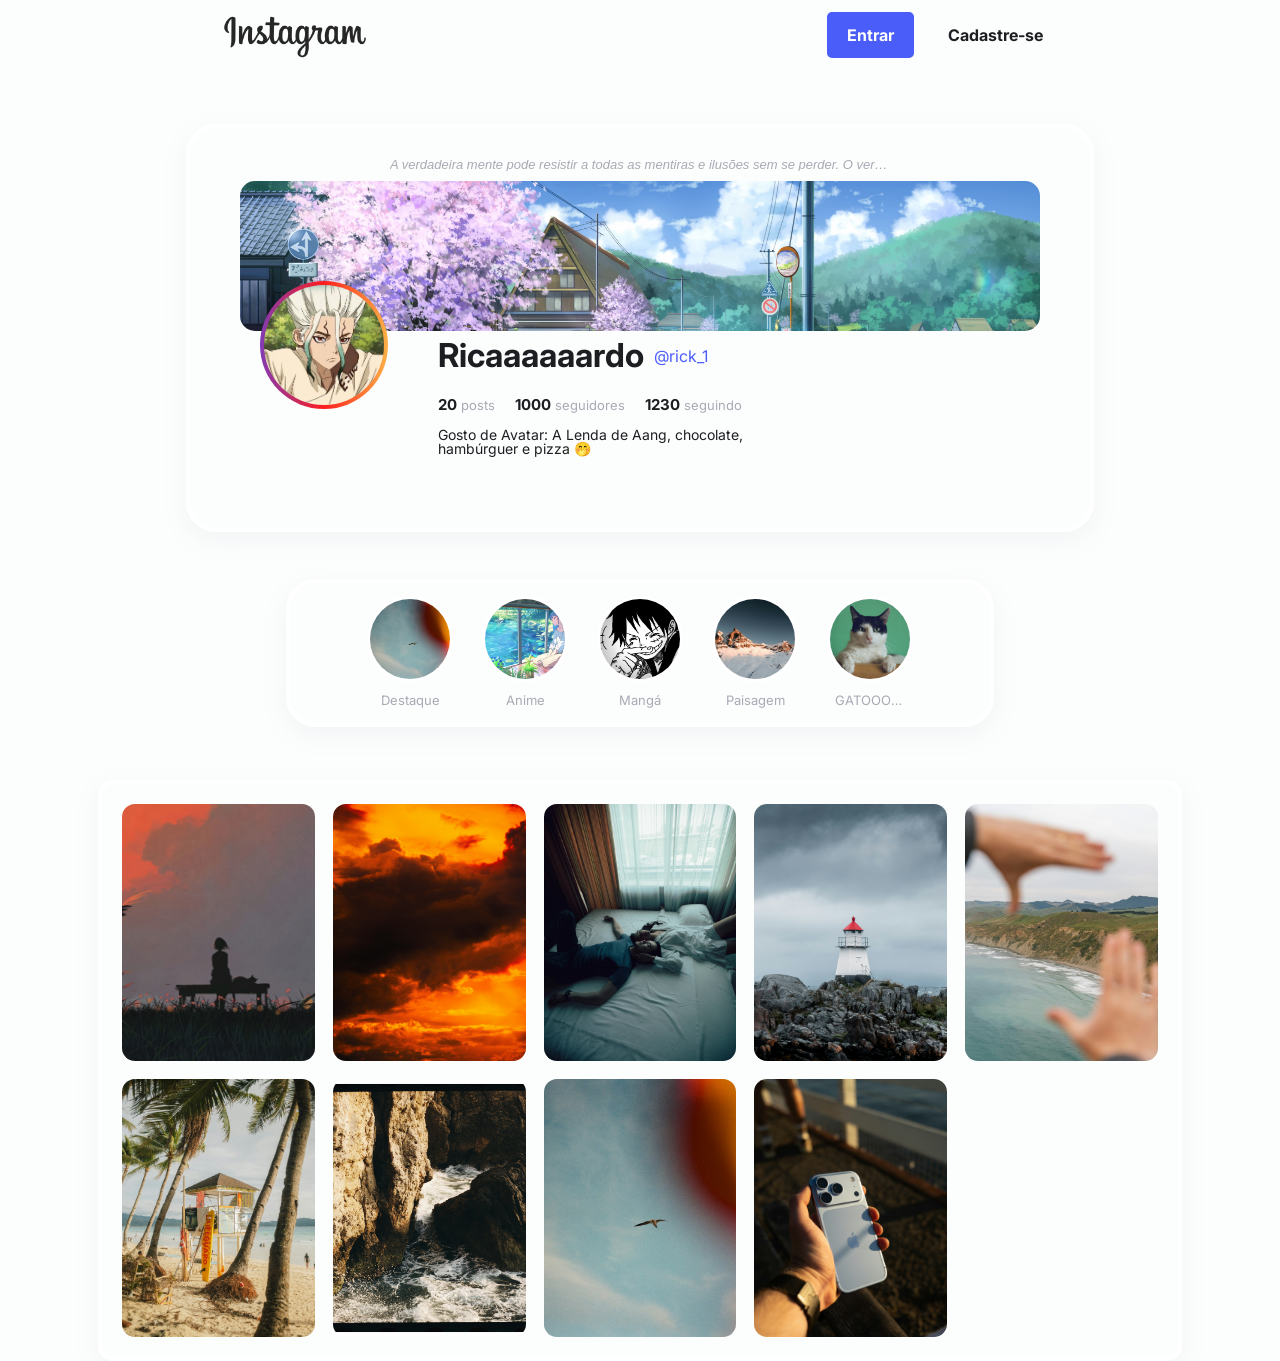
==== commit 05842453: "Ajustando visual e codigo" ====
--- a/index.html
+++ b/index.html
@@ -1,5 +1,5 @@
 <!DOCTYPE html>
-<html lang="en">
+<html lang="pt-br">
 
 <head>
     <meta charset="UTF-8">
@@ -8,7 +8,7 @@
         href="https://cdn-uicons.flaticon.com/3.0.0/uicons-regular-rounded/css/uicons-regular-rounded.css">
     <link rel="stylesheet" href="styles/reset.css">
     <link rel="stylesheet" href="styles/style.css">
-    <title>Document</title>
+    <title>Perfil | Ricardo</title>
 </head>
 
 <body>
@@ -24,6 +24,12 @@
     <main>
         <div id="container">
             <section id="profile">
+                <p id="profile-phrase">
+                    A verdadeira mente pode resistir a todas as mentiras e ilusões sem se perder. O
+                    verdadeiro coração pode tocar o veneno do ódio sem ser prejudicado. Desde o início dos tempos,
+                    escuridão prosperava no vazio, mas sempre se renderam à luz purificadoraA verdadeira mente pode
+                    resistir a todas as mentiras e ilusões sem se perder
+                </p>
                 <div id="profile-imgs">
                     <div id="profile-icon">
                         <img src="assets/images.jpg" alt="">
@@ -37,7 +43,7 @@
                 <div id="profile-content">
                     <div id="profile-details">
                         <div id="profile-details--names">
-                            <h1>Ricardo</h1>
+                            <h1>Ricaaaaaardo</h1>
                             <p>@rick_1</p>
                         </div>
 
@@ -49,9 +55,7 @@
 
                         <div id="profile-details--desc">
                             <p>
-                                Lorem ipsum dolor sit amet consectetur adipisicing elit. Deserunt distinctio culpa
-                                numquam vel veritatis tempora deleniti odit sint at omnis mollitia architecto nihil,
-                                ipsam exercitationem est sunt. Fuga, neque quae?
+                                Gosto de Avatar: A Lenda de Aang, chocolate, hambúrguer e pizza 🤭​
                             </p>
                         </div>
                     </div>
@@ -70,7 +74,7 @@
                     <div>
                         <img src="assets/posts/alena-tretiakova-ET3Fr97nXBo-unsplash.jpg" alt="">
                     </div>
-                    <p>Highlight 1</p>
+                    <p>Destaque</p>
                 </article>
 
                 <article class="highlight">
@@ -78,15 +82,28 @@
                         <img src="assets/anime-girl-blue-hair-nature-pond-butterfly-4k-wallpaper-uhdpaper.com-729@2@b.jpg"
                             alt="">
                     </div>
-                    <p>Highlight 2</p>
+                    <p>Anime</p>
                 </article>
 
                 <article class="highlight">
                     <div>
-                        <img src="assets/posts/anime-girl-with-cat-silhoutte-4k-wallpaper-uhdpaper.com-757@5@r.jpg"
-                            alt="">
+                        <img src="assets/posts/images (1).jpg" alt="">
                     </div>
-                    <p>Highlight 3</p>
+                    <p>Mangá</p>
+                </article>
+
+                <article class="highlight">
+                    <div>
+                        <img src="assets/posts/nicolas-hans-xGVjRRmnHlQ-unsplash.jpg" alt="">
+                    </div>
+                    <p>Paisagem</p>
+                </article>
+
+                <article class="highlight">
+                    <div>
+                        <img src="assets/posts/manja-vitolic-gKXKBY-C-Dk-unsplash.jpg" alt="">
+                    </div>
+                    <p>GATOOOOOOSSS</p>
                 </article>
             </section>
         </div>
--- a/styles/style.css
+++ b/styles/style.css
@@ -13,13 +13,21 @@
     font-family: "Inter", sans-serif;
 }
 
+main {
+    width: 90%;
+    margin: 0 auto;
+    display: flex;
+    flex-direction: column;
+    gap: 30px;
+}
+
 #navigation {
     display: flex;
     align-items: center;
     justify-content: space-around;
     width: 100%;
     height: 70px;
-    margin-bottom: 50px;
+    margin-bottom: 30px;
 }
 
 #navigation img {
@@ -47,18 +55,41 @@
 }
 
 #container {
-    width: 70%;
-    height: 600px;
-    margin: 0 auto;
+    width: 100%;
+    height: 650px;
+    margin: 0 auto;
+
+    display: flex;
+    flex-direction: column;
+    justify-content: space-around;
+    align-items: center;
 }
 
 #profile {
     width: 900px;
+    max-width: 900px;
+    height: 370px;
     padding-top: 30px;
-    margin: 0 auto 50px;
+    margin: 0 auto;
     border: 4px solid white;
-    border-radius: 50px;
+    border-radius: 30px;
     box-shadow: rgba(149, 157, 165, 0.096) 0 8px 24px;
+    display: flex;
+    flex-direction: column;
+}
+
+#profile-phrase {
+    color: var(--texto-secundario);
+    font-style: italic;
+    font-size: 13px;
+    max-width: 500px;
+    max-height: 1em;
+    text-align: center;
+    margin: 0 auto;
+    margin-bottom: 10px;
+    overflow: hidden;
+    text-overflow: ellipsis;
+    white-space: nowrap;
 }
 
 #profile-imgs {
@@ -95,35 +126,39 @@
     z-index: 2;
     width: 800px;
     height: 150px;
+    margin: 0 auto;
 }
 
 #profile-banner img {
     width: 100%;
-    height: 150px;
+    height: 100%;
     object-fit: cover;
     border-radius: 15px;
 }
 
 #profile-content {
     display: flex;
-    justify-content: end;
-    width: 95%;
+    justify-content: space-between;
+    width: 85%;
     height: 180px;
     gap: 15px;
+    margin: 0 auto;
 }
 
 #profile-details {
     display: flex;
     flex-direction: column;
-    width: 490px;
+    width: 470px;
     height: 100%;
+
+    margin-left: 180px;
     gap: 16px;
 }
 
 #profile-details--names {
     display: flex;
     align-items: center;
-    width: 90%;
+    max-width: 90%;
     height: 50px;
     gap: 10px;
 }
@@ -140,7 +175,7 @@
 
 #profile-details--follows {
     display: flex;
-    width: 90%;
+    max-width: 90%;
     gap: 20px;
 }
 
@@ -157,23 +192,30 @@
 }
 
 #profile-details--desc {
-    max-width: 90%;
-    max-height: 70px;
-    overflow: hidden;
-    text-overflow: ellipsis;
+    width: 90%;
+    height: 57px;
 }
 
 #profile-details--desc p {
     color: var(--texto-principal);
     font-size: 14px;
     font-weight: 400;
+
+    width: 90%;
+    height: 57px;
+
+    display: -webkit-box;
+    -webkit-line-clamp: 4;
+    line-clamp: 4;
+    -webkit-box-orient: vertical;
+    overflow: hidden;
 }
 
 #profile-details--buttons {
     display: flex;
     align-items: center;
-    justify-content: start;
-    width: 130px;
+    justify-content: center;
+    width: 160px;
     height: 50px;
     gap: 20px;
 }
@@ -194,19 +236,20 @@
 #profile-details--buttons i:hover {
     color: var(--texto-azul);
     cursor: pointer;
+
 }
 
 #highlights {
     display: flex;
     align-items: center;
     justify-content: center;
-    width: 60%;
+    width: 700px;
     height: 140px;
     margin: 0 auto;
     gap: 25px;
     overflow-x: auto;
     border: 4px solid white;
-    border-radius: 90px;
+    border-radius: 30px;
     box-shadow: rgba(149, 157, 165, 0.096) 0 8px 24px;
 }
 
@@ -229,14 +272,24 @@
     border-radius: 50%;
 }
 
+.highlight div img:hover {
+    width: 85px;
+    height: 85px;
+}
+
 .highlight p {
-    color: var(--texto-principal);
+    color: var(--texto-secundario);
     font-size: 13px;
-}
+    max-width: 70px;
+    height: 1.2em;
+    overflow: hidden;
+    text-overflow: ellipsis;
+}
+
 
 #posts {
     display: grid;
-    grid-template-columns: repeat(5, 1fr);
+    grid-template-columns: repeat(5, 2fr);
     width: 90%;
     max-width: 1360px;
     padding: 20px;
@@ -248,20 +301,19 @@
 }
 
 .post {
-    aspect-ratio: 4 / 5;
+    aspect-ratio: 3 / 4;
     overflow: hidden;
     border-radius: 13px;
     transition: transform 0.3s ease;
 }
 
 .post img {
-    width: 260px;
-    height: 320px;
+    width: 100%;
+    height: 100%;
     object-fit: cover;
 }
 
 .post:hover {
     transform: scale(1.30);
-    border: 3px solid white;
     box-shadow: rgba(0, 0, 0, 0.1) 0px 0px 5px 0px, rgba(0, 0, 0, 0.1) 0px 0px 1px 0px;
 }
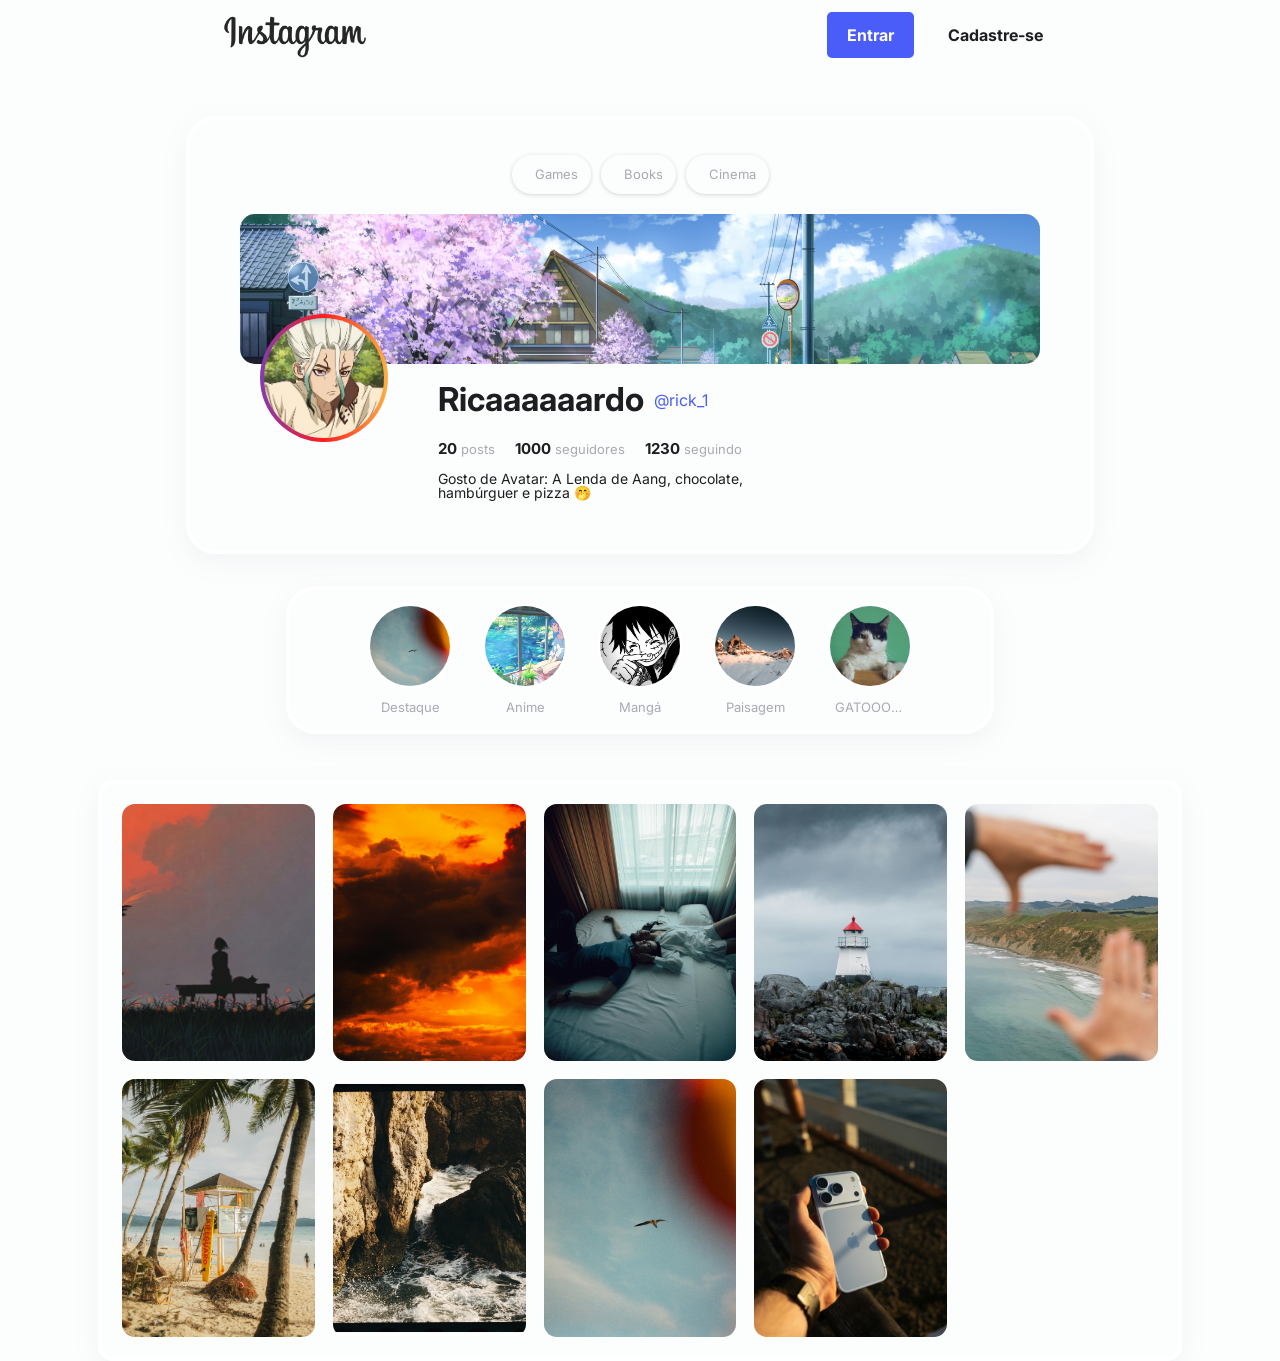
==== commit 4d8ccd28: "Adicionando hovers e adicionando Pill no perfil" ====
--- a/index.html
+++ b/index.html
@@ -13,30 +13,39 @@
 
 <body>
     <nav id="navigation">
-        <img src="assets/Instagram_logo.svg.webp" alt="">
+        <img src="assets/Instagram_logo.svg.webp" alt="logo Instagram">
 
         <div>
             <a id="login" href="">Entrar</a>
-            <a href="">Cadastre-se</a>
+            <a id="cadastro" href="">Cadastre-se</a>
         </div>
     </nav>
 
     <main>
         <div id="container">
             <section id="profile">
-                <p id="profile-phrase">
-                    A verdadeira mente pode resistir a todas as mentiras e ilusões sem se perder. O
-                    verdadeiro coração pode tocar o veneno do ódio sem ser prejudicado. Desde o início dos tempos,
-                    escuridão prosperava no vazio, mas sempre se renderam à luz purificadoraA verdadeira mente pode
-                    resistir a todas as mentiras e ilusões sem se perder
-                </p>
+
+                <div id="container-pills">
+                    <div class="pill">
+                        <span><i class="fi fi-rr-console-controller"></i></span>
+                        <P>Games</P>
+                    </div>
+                    <div class="pill">
+                        <span><i class="fi fi-rr-book-alt"></i></span>
+                        <P>Books</P>
+                    </div>
+                    <div class="pill">
+                        <span><i class="fi fi-rr-popcorn"></i></span>
+                        <P>Cinema</P>
+                    </div>
+                </div>
                 <div id="profile-imgs">
                     <div id="profile-icon">
-                        <img src="assets/images.jpg" alt="">
+                        <img src="assets/images.jpg" alt="Imagem de Perfil">
                     </div>
 
                     <div id="profile-banner">
-                        <img src="assets/banner.jpg" alt="">
+                        <img src="assets/banner.jpg" alt="Imagem de Banner">
                     </div>
                 </div>
 
@@ -72,7 +81,7 @@
             <section id="highlights">
                 <article class="highlight">
                     <div>
-                        <img src="assets/posts/alena-tretiakova-ET3Fr97nXBo-unsplash.jpg" alt="">
+                        <img src="assets/posts/alena-tretiakova-ET3Fr97nXBo-unsplash.jpg" alt="Imagem Destaque">
                     </div>
                     <p>Destaque</p>
                 </article>
@@ -80,28 +89,28 @@
                 <article class="highlight">
                     <div>
                         <img src="assets/anime-girl-blue-hair-nature-pond-butterfly-4k-wallpaper-uhdpaper.com-729@2@b.jpg"
-                            alt="">
+                            alt="Imagem Destaque">
                     </div>
                     <p>Anime</p>
                 </article>
 
                 <article class="highlight">
                     <div>
-                        <img src="assets/posts/images (1).jpg" alt="">
+                        <img src="assets/posts/images (1).jpg" alt="Imagem Destaque">
                     </div>
                     <p>Mangá</p>
                 </article>
 
                 <article class="highlight">
                     <div>
-                        <img src="assets/posts/nicolas-hans-xGVjRRmnHlQ-unsplash.jpg" alt="">
+                        <img src="assets/posts/nicolas-hans-xGVjRRmnHlQ-unsplash.jpg" alt="Imagem Destaque">
                     </div>
                     <p>Paisagem</p>
                 </article>
 
                 <article class="highlight">
                     <div>
-                        <img src="assets/posts/manja-vitolic-gKXKBY-C-Dk-unsplash.jpg" alt="">
+                        <img src="assets/posts/manja-vitolic-gKXKBY-C-Dk-unsplash.jpg" alt="Imagem Destaque">
                     </div>
                     <p>GATOOOOOOSSS</p>
                 </article>
@@ -110,31 +119,32 @@
 
         <section id="posts">
             <div class="post">
-                <img src="assets/posts/anime-girl-with-cat-silhoutte-4k-wallpaper-uhdpaper.com-757@5@r.jpg" alt="">
+                <img src="assets/posts/anime-girl-with-cat-silhoutte-4k-wallpaper-uhdpaper.com-757@5@r.jpg"
+                    alt="Imagem de Feed">
             </div>
             <div class="post">
-                <img src="assets/posts/bruno-bd-v1uN0dlA9HA-unsplash.jpg" alt="">
+                <img src="assets/posts/bruno-bd-v1uN0dlA9HA-unsplash.jpg" alt="Imagem de Feed">
             </div>
             <div class="post">
-                <img src="assets/posts/erke-rysdauletov-hQaPeK_8ns4-unsplash.jpg" alt="">
+                <img src="assets/posts/erke-rysdauletov-hQaPeK_8ns4-unsplash.jpg" alt="Imagem de Feed">
             </div>
             <div class="post">
-                <img src="assets/posts/jamo-images-f2CPkHubfLc-unsplash.jpg" alt="">
+                <img src="assets/posts/jamo-images-f2CPkHubfLc-unsplash.jpg" alt="Imagem de Feed">
             </div>
             <div class="post">
-                <img src="assets/posts/petra-reid-PNjqynaPaaQ-unsplash.jpg" alt="">
+                <img src="assets/posts/petra-reid-PNjqynaPaaQ-unsplash.jpg" alt="Imagem de Feed">
             </div>
             <div class="post">
-                <img src="assets/posts/vincent-yap-Fe9wvQaIzAg-unsplash.jpg" alt="">
+                <img src="assets/posts/vincent-yap-Fe9wvQaIzAg-unsplash.jpg" alt="Imagem de Feed">
             </div>
             <div class="post">
-                <img src="assets/posts/alena-tretiakova-6Ox-Vat8ExA-unsplash.jpg" alt="">
+                <img src="assets/posts/alena-tretiakova-6Ox-Vat8ExA-unsplash.jpg" alt="Imagem de Feed">
             </div>
             <div class="post">
-                <img src="assets/posts/alena-tretiakova-ET3Fr97nXBo-unsplash.jpg" alt="">
+                <img src="assets/posts/alena-tretiakova-ET3Fr97nXBo-unsplash.jpg" alt="Imagem de Feed">
             </div>
             <div class="post">
-                <img src="assets/posts/daniel-akselrod-_fmKYpc1fEI-unsplash.jpg" alt="">
+                <img src="assets/posts/daniel-akselrod-_fmKYpc1fEI-unsplash.jpg" alt="Imagem de Feed">
             </div>
         </section>
     </main>
--- a/styles/style.css
+++ b/styles/style.css
@@ -45,6 +45,7 @@
     color: var(--texto-principal);
     font-weight: bold;
     text-decoration: none;
+    transition-duration: 0.4s;
 }
 
 #navigation #login {
@@ -52,6 +53,19 @@
     color: white;
     background-color: var(--texto-azul);
     border-radius: 5px;
+
+}
+
+#navigation #login:hover {
+    background-color: var(--background-color);
+    color: var(--texto-azul);
+    border: 1px solid var(--texto-azul);
+}
+
+#navigation #cadastro:hover {
+    text-decoration-line: underline;
+    text-decoration-style: solid;
+    color: #4a5df9;
 }
 
 #container {
@@ -67,8 +81,7 @@
 
 #profile {
     width: 900px;
-    max-width: 900px;
-    height: 370px;
+    height: 400px;
     padding-top: 30px;
     margin: 0 auto;
     border: 4px solid white;
@@ -76,20 +89,49 @@
     box-shadow: rgba(149, 157, 165, 0.096) 0 8px 24px;
     display: flex;
     flex-direction: column;
-}
-
-#profile-phrase {
+    gap: 15px;
+
+}
+
+
+#container-pills {
+    width: 90%;
+    margin: 0 auto;
+    height: 50px;
+    display: flex;
+    align-items: center;
+    justify-content: center;
+    gap: 10px;
+}
+
+.pill {
+    width: max-content;
+    display: flex;
+    align-items: center;
+    justify-content: center;
+    gap: 10px;
+    padding: 13px;
+    border-radius: 20px;
+    transition-duration: 0.4s;
+
+
+    box-shadow: rgba(0, 0, 0, 0.16) 0px 1px 4px;
+}
+
+.pill i {
+    font-size: 15px;
     color: var(--texto-secundario);
-    font-style: italic;
+}
+
+.pill p {
     font-size: 13px;
-    max-width: 500px;
-    max-height: 1em;
-    text-align: center;
-    margin: 0 auto;
-    margin-bottom: 10px;
-    overflow: hidden;
-    text-overflow: ellipsis;
-    white-space: nowrap;
+    color: var(--texto-secundario);
+}
+
+.pill:hover {
+    padding: 15px;
+    cursor: pointer;
+
 }
 
 #profile-imgs {
@@ -234,9 +276,9 @@
 }
 
 #profile-details--buttons i:hover {
+    transition-duration: 0.4s;
     color: var(--texto-azul);
     cursor: pointer;
-
 }
 
 #highlights {
@@ -270,11 +312,13 @@
     object-fit: cover;
     border: 3px solid white;
     border-radius: 50%;
+    transition-duration: 0.4s;
 }
 
 .highlight div img:hover {
     width: 85px;
     height: 85px;
+    cursor: pointer;
 }
 
 .highlight p {
@@ -305,6 +349,7 @@
     overflow: hidden;
     border-radius: 13px;
     transition: transform 0.3s ease;
+    transition-duration: 0.4s;
 }
 
 .post img {
